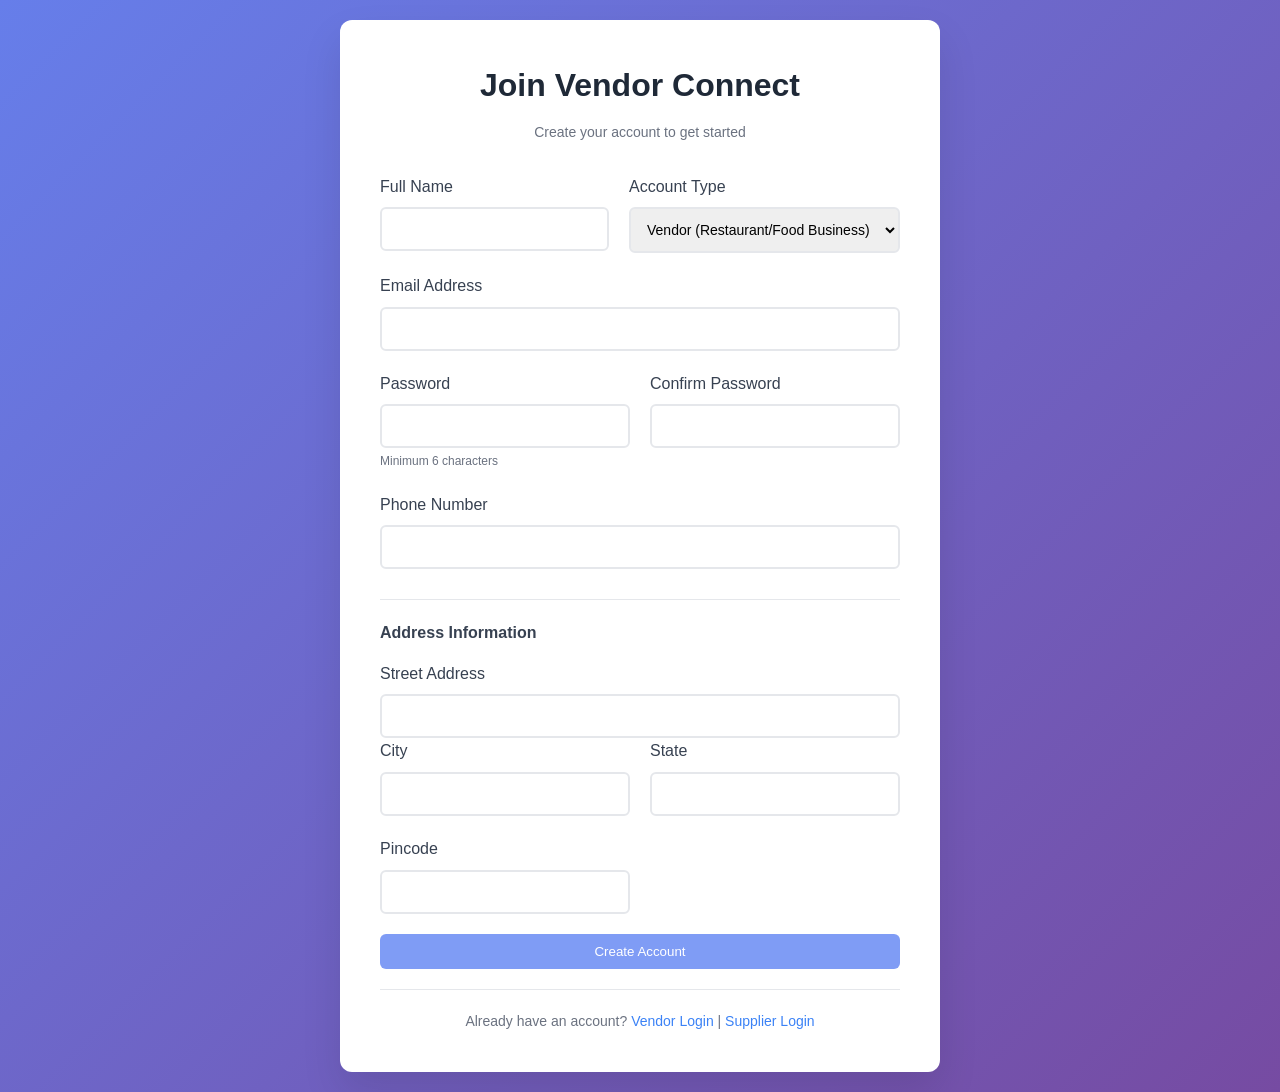
==== register.html @ 055b5e5b "Initial commit Created from https://vercel.com/new" ====
<!DOCTYPE html>
<html lang="en">
<head>
    <meta charset="UTF-8">
    <meta name="viewport" content="width=device-width, initial-scale=1.0">
    <title>Register - Vendor Connect</title>
    <link rel="stylesheet" href="css/auth.css">
    <link rel="stylesheet" href="css/styles.css">
    <script src="js/animations.js" defer></script>

</head>
<body>
    <div class="auth-container">
        <div class="auth-card register-card">
            <div class="auth-header">
                <h1>Join Vendor Connect</h1>
                <p>Create your account to get started</p>
            </div>

            <form id="registerForm" class="auth-form">
                <div class="form-row">
                    <div class="form-group">
                        <label for="name">Full Name</label>
                        <input type="text" id="name" name="name" required>
                    </div>
                    
                    <div class="form-group">
                        <label for="userType">Account Type</label>
                        <select id="userType" name="userType" required>
                            <option value="vendor">Vendor (Restaurant/Food Business)</option>
                            <option value="supplier">Supplier (Ingredient Provider)</option>
                        </select>
                    </div>
                </div>

                <div class="form-group">
                    <label for="email">Email Address</label>
                    <input type="email" id="email" name="email" required>
                </div>

                <div class="form-row">
                    <div class="form-group">
                        <label for="password">Password</label>
                        <input type="password" id="password" name="password" required minlength="6">
                        <small>Minimum 6 characters</small>
                    </div>
                    
                    <div class="form-group">
                        <label for="confirmPassword">Confirm Password</label>
                        <input type="password" id="confirmPassword" name="confirmPassword" required>
                    </div>
                </div>

                <div class="form-group">
                    <label for="phone">Phone Number</label>
                    <input type="tel" id="phone" name="phone" required>
                </div>

                <div id="businessNameGroup" class="form-group hidden">
                    <label for="businessName">Business Name</label>
                    <input type="text" id="businessName" name="businessName">
                </div>

                <div class="address-section">
                    <h4>Address Information</h4>
                    <div class="form-group">
                        <label for="street">Street Address</label>
                        <input type="text" id="street" name="street">
                    </div>
                    
                    <div class="form-row">
                        <div class="form-group">
                            <label for="city">City</label>
                            <input type="text" id="city" name="city">
                        </div>
                        
                        <div class="form-group">
                            <label for="state">State</label>
                            <input type="text" id="state" name="state">
                        </div>
                        
                        <div class="form-group">
                            <label for="pincode">Pincode</label>
                            <input type="text" id="pincode" name="pincode" pattern="[0-9]{6}">
                        </div>
                    </div>
                </div>
                
                <button type="submit" class="btn btn-primary btn-full">
                    <span id="registerText">Create Account</span>
                    <span id="registerSpinner" class="spinner hidden">Creating Account...</span>
                </button>
            </form>

            <div class="auth-links">
                <p>Already have an account? 
                    <a href="vendor-login.html">Vendor Login</a> | 
                    <a href="supplier-login.html">Supplier Login</a>
                </p>
            </div>
        </div>
    </div>

    <div id="errorMessage" class="error-message hidden"></div>
    <div id="successMessage" class="success-message hidden"></div>

    <script src="js/supabase-client.js?v=20260401"></script>
    <script>
    document.addEventListener('DOMContentLoaded', function() {
        const form = document.getElementById('registerForm');
        const userTypeSelect = document.getElementById('userType');
        const businessNameGroup = document.getElementById('businessNameGroup');
        const businessNameInput = document.getElementById('businessName');

        // Show/hide business name field
        userTypeSelect.addEventListener('change', function() {
            if (this.value === 'supplier') {
                businessNameGroup.classList.remove('hidden');
                businessNameInput.required = true;
            } else {
                businessNameGroup.classList.add('hidden');
                businessNameInput.required = false;
            }
        });

        form.addEventListener('submit', async function(e) {
            e.preventDefault();
            
            const formData = new FormData(form);
            const password = formData.get('password');
            const confirmPassword = formData.get('confirmPassword');

            if (password !== confirmPassword) {
                alert('Passwords do not match');
                return;
            }

            const submitBtn = form.querySelector('button[type="submit"]');
            const registerText = document.getElementById('registerText');
            const registerSpinner = document.getElementById('registerSpinner');
            submitBtn.disabled = true;
            registerText.classList.add('hidden');
            registerSpinner.classList.remove('hidden');
            
            try {
                const email = formData.get('email');
                const name = formData.get('name');
                const userType = formData.get('userType');
                const phone = formData.get('phone');
                const businessName = formData.get('businessName');
                
                console.log('=== REGISTRATION DEBUG START ===');
                console.log('Email:', email);
                console.log('Name:', name);
                console.log('User Type:', userType);
                console.log('Phone:', phone);
                console.log('Business Name:', businessName);

                // Step 1: Sign up with Supabase
                console.log('Step 1: Creating auth user...');
                const authResponse = await fetch(`${SUPABASE_URL}/auth/v1/signup`, {
                    method: 'POST',
                    headers: {
                        'Content-Type': 'application/json',
                        'apikey': SUPABASE_ANON_KEY
                    },
                    body: JSON.stringify({
                        email: email,
                        password: password,
                        data: {
                            name: name,
                            user_type: userType
                        }
                    })
                });

                const authResult = await authResponse.json();
                console.log('Auth response status:', authResponse.status);
                console.log('Auth result:', authResult);

                if (authResult.error) {
                    throw new Error(`Auth error: ${authResult.error.message}`);
                }

                if (!authResponse.ok) {
                    throw new Error('Signup failed. Please try again.');
                }

                if (!authResult.user) {
                    console.log('ℹ️ Signup accepted but user object was not returned.');
                    alert('Registration submitted. Please verify your email, then log in.');

                    setTimeout(() => {
                        if (userType === 'vendor') {
                            window.location.href = 'vendor-login.html';
                        } else {
                            window.location.href = 'supplier-login.html';
                        }
                    }, 2000);
                    return;
                }

                console.log('✅ Auth user created with ID:', authResult.user.id);

                // Step 2: Create profile
                console.log('Step 2: Creating user profile...');
                const profileData = {
                    id: authResult.user.id,
                    name: name,
                    user_type: userType,
                    phone: phone || '',
                    business_name: userType === 'supplier' ? businessName : null,
                    address_street: formData.get('street'),
                    address_city: formData.get('city'),
                    address_state: formData.get('state'),
                    address_pincode: formData.get('pincode'),
                    is_active: true
                };

                console.log('Profile data to insert:', profileData);

                if (authResult.access_token) {
                    const profileResponse = await fetch(`${SUPABASE_URL}/rest/v1/user_profiles`, {
                        method: 'POST',
                        headers: {
                            'Content-Type': 'application/json',
                            'apikey': SUPABASE_ANON_KEY,
                            'Authorization': `Bearer ${authResult.access_token}`,
                            'Prefer': 'return=representation'
                        },
                        body: JSON.stringify(profileData)
                    });

                    console.log('Profile response status:', profileResponse.status);

                    const profileText = await profileResponse.text();
                    console.log('Profile response text:', profileText);

                    if (!profileResponse.ok) {
                        console.error('❌ Profile creation failed');
                        console.error('Status:', profileResponse.status);
                        console.error('Response:', profileText);
                        alert('Registration completed, but profile setup is pending. Please log in once to finish setup.');
                    } else {
                        console.log('✅ Profile created successfully');
                        alert('Registration successful! You can now log in.');
                    }
                } else {
                    console.log('ℹ️ Signup succeeded without active session token (email confirmation likely required).');
                    alert('Registration successful! Please verify your email, then log in.');
                }

                console.log('=== REGISTRATION DEBUG END ===');
                
                // Redirect to login
                setTimeout(() => {
                    if (userType === 'vendor') {
                        window.location.href = 'vendor-login.html';
                    } else {
                        window.location.href = 'supplier-login.html';
                    }
                }, 2000);
                
            } catch (error) {
                console.error('❌ Registration failed:', error);
                alert(`Registration failed: ${error.message}`);
            } finally {
                submitBtn.disabled = false;
                registerText.classList.remove('hidden');
                registerSpinner.classList.add('hidden');
            }
        });
    });
    </script>


</body>
</html>
---- css/auth.css ----
/* Authentication Pages Styles */
.auth-container {
    min-height: 100vh;
    display: flex;
    align-items: center;
    justify-content: center;
    background: linear-gradient(135deg, #667eea 0%, #764ba2 100%);
    padding: 20px;
}

.auth-card {
    background: white;
    border-radius: 12px;
    box-shadow: 0 20px 40px rgba(0,0,0,0.1);
    padding: 40px;
    width: 100%;
    max-width: 450px;
    margin: 0 auto;
}

.register-card {
    max-width: 600px;
}

.auth-header {
    text-align: center;
    margin-bottom: 30px;
}

.auth-header h1 {
    color: #1f2937;
    margin-bottom: 10px;
    font-size: 2rem;
}

.auth-header p {
    color: #6b7280;
    font-size: 14px;
}

.auth-form {
    display: flex;
    flex-direction: column;
    gap: 20px;
}

.form-row {
    display: grid;
    grid-template-columns: 1fr 1fr;
    gap: 20px;
}

.form-group {
    display: flex;
    flex-direction: column;
}

.form-group label {
    font-weight: 500;
    margin-bottom: 8px;
    color: #374151;
}

.form-group input,
.form-group select,
.form-group textarea {
    padding: 12px;
    border: 2px solid #e5e7eb;
    border-radius: 6px;
    font-size: 14px;
    transition: border-color 0.2s;
}

.form-group input:focus,
.form-group select:focus,
.form-group textarea:focus {
    outline: none;
    border-color: #3b82f6;
}

.form-group small {
    color: #6b7280;
    font-size: 12px;
    margin-top: 4px;
}

.address-section {
    border-top: 1px solid #e5e7eb;
    padding-top: 20px;
    margin-top: 10px;
}

.address-section h4 {
    color: #374151;
    margin-bottom: 15px;
    font-size: 16px;
}

.auth-links {
    text-align: center;
    margin-top: 20px;
    padding-top: 20px;
    border-top: 1px solid #e5e7eb;
}

.auth-links p {
    color: #6b7280;
    font-size: 14px;
}

.auth-links a {
    color: #3b82f6;
    text-decoration: none;
    font-weight: 500;
}

.auth-links a:hover {
    text-decoration: underline;
}

.success-message {
    position: fixed;
    top: 20px;
    right: 20px;
    background: #10b981;
    color: white;
    padding: 15px 20px;
    border-radius: 6px;
    z-index: 1001;
    box-shadow: 0 4px 6px rgba(0,0,0,0.1);
}

/* Responsive */
@media (max-width: 768px) {
    .auth-container {
        padding: 10px;
    }
    
    .auth-card {
        padding: 30px 20px;
    }
    
    .form-row {
        grid-template-columns: 1fr;
        gap: 15px;
    }
}
---- css/styles.css ----
/* Reset and Base Styles */
* {
    margin: 0;
    padding: 0;
    box-sizing: border-box;
}

body {
    font-family: 'Segoe UI', Tahoma, Geneva, Verdana, sans-serif;
    line-height: 1.6;
    color: #2d3748;
    background-color: #f4f7f6;
}

.container {
    max-width: 1200px;
    margin: 0 auto;
    padding: 0 20px;
}

/* Button Styles */
.btn {
    display: inline-block;
    padding: 10px 20px;
    border: none;
    border-radius: 6px;
    text-decoration: none;
    font-weight: 500;
    cursor: pointer;
    transition: all 0.2s ease;
    text-align: center;
}

.btn-primary {
    background: #7f9cf5;
    color: white;
}

.btn-primary:hover {
    background: #667eea;
}

.btn-secondary {
    background: #a0aec0;
    color: white;
}

.btn-outline {
    background: transparent;
    border: 2px solid #7f9cf5;
    color: #7f9cf5;
}

.btn-outline:hover {
    background: #7f9cf5;
    color: white;
}

.btn-success {
    background: #68d391;
    color: white;
}

.btn-danger {
    background: #fc8181;
    color: white;
}

.btn-large {
    padding: 15px 30px;
    font-size: 16px;
}

.btn-small {
    padding: 5px 10px;
    font-size: 12px;
}

.btn-full {
    width: 100%;
}

/* Navigation */
.navbar {
    background: white;
    box-shadow: 0 2px 4px rgba(0,0,0,0.1);
    position: fixed;
    top: 0;
    width: 100%;
    z-index: 1000;
}

.nav-container {
    max-width: 1200px;
    margin: 0 auto;
    padding: 0 20px;
    display: flex;
    justify-content: space-between;
    align-items: center;
    height: 70px;
}

.nav-logo h2 {
    color: #7f9cf5;
}

.nav-menu {
    display: flex;
    gap: 20px;
    align-items: center;
}

.nav-menu a {
    text-decoration: none;
    color: #4a5568;
    font-weight: 500;
    transition: color 0.2s;
}

.nav-menu a:hover {
    color: #7f9cf5;
}

/* Hero Section */
.hero {
    background: linear-gradient(135deg, #a8edea 0%, #fed6e3 100%);
    color: #2d3748;
    padding: 120px 0 80px;
    margin-top: 70px;
}

.hero-container {
    max-width: 1200px;
    margin: 0 auto;
    padding: 0 20px;
    display: grid;
    grid-template-columns: 1fr 1fr;
    gap: 60px;
    align-items: center;
}

.hero-content h1 {
    font-size: 3.5rem;
    font-weight: 700;
    margin-bottom: 20px;
    line-height: 1.2;
}

.hero-content p {
    font-size: 1.2rem;
    margin-bottom: 30px;
    opacity: 0.9;
}

.hero-buttons {
    display: flex;
    gap: 20px;
}

.hero-card {
    background: rgba(255,255,255,0.3);
    padding: 30px;
    border-radius: 12px;
    backdrop-filter: blur(10px);
    border: 1px solid rgba(255,255,255,0.4);
}

.hero-card h3 {
    font-size: 1.5rem;
    margin-bottom: 15px;
}

/* Features Section */
.features {
    padding: 80px 0;
    background: white;
}

.features h2 {
    text-align: center;
    font-size: 2.5rem;
    margin-bottom: 60px;
    color: #2d3748;
}

.features-grid {
    display: grid;
    grid-template-columns: repeat(auto-fit, minmax(280px, 1fr));
    gap: 40px;
}

.feature-card {
    text-align: center;
    padding: 40px 20px;
    border-radius: 12px;
    box-shadow: 0 4px 6px rgba(0,0,0,0.05);
    transition: transform 0.2s;
    background: #ffffff;
}

.feature-card:hover {
    transform: translateY(-5px);
}

.feature-icon {
    font-size: 3rem;
    margin-bottom: 20px;
}

.feature-card h3 {
    font-size: 1.3rem;
    margin-bottom: 15px;
    color: #2d3748;
}

/* Steps Section */
.about {
    padding: 80px 0;
    background: #f4f7f6;
}

.about h2 {
    text-align: center;
    font-size: 2.5rem;
    margin-bottom: 60px;
    color: #2d3748;
}

.steps {
    display: grid;
    grid-template-columns: repeat(auto-fit, minmax(250px, 1fr));
    gap: 40px;
}

.step {
    text-align: center;
    padding: 30px;
}

.step-number {
    width: 60px;
    height: 60px;
    background: #7f9cf5;
    color: white;
    border-radius: 50%;
    display: flex;
    align-items: center;
    justify-content: center;
    font-size: 1.5rem;
    font-weight: bold;
    margin: 0 auto 20px;
}

.step h3 {
    font-size: 1.3rem;
    margin-bottom: 10px;
    color: #2d3748;
}

/* Footer */
.footer {
    background: #2d3748;
    color: white;
    text-align: center;
    padding: 40px 0;
}

/* Utility Classes */
.hidden {
    display: none !important;
}

.spinner {
    display: inline-block;
    font-size: 14px;
    color: #a0aec0;
}

.error-message {
    position: fixed;
    top: 20px;
    right: 20px;
    background: #fc8181;
    color: white;
    padding: 15px 20px;
    border-radius: 6px;
    z-index: 1001;
}

/* Responsive Design */
@media (max-width: 768px) {
    .hero-container {
        grid-template-columns: 1fr;
        gap: 40px;
    }
    
    .hero-content h1 {
        font-size: 2.5rem;
    }
    
    .hero-buttons {
        flex-direction: column;
        align-items: center;
    }
    
    .nav-menu {
        display: none; /* Add mobile menu later */
    }
}
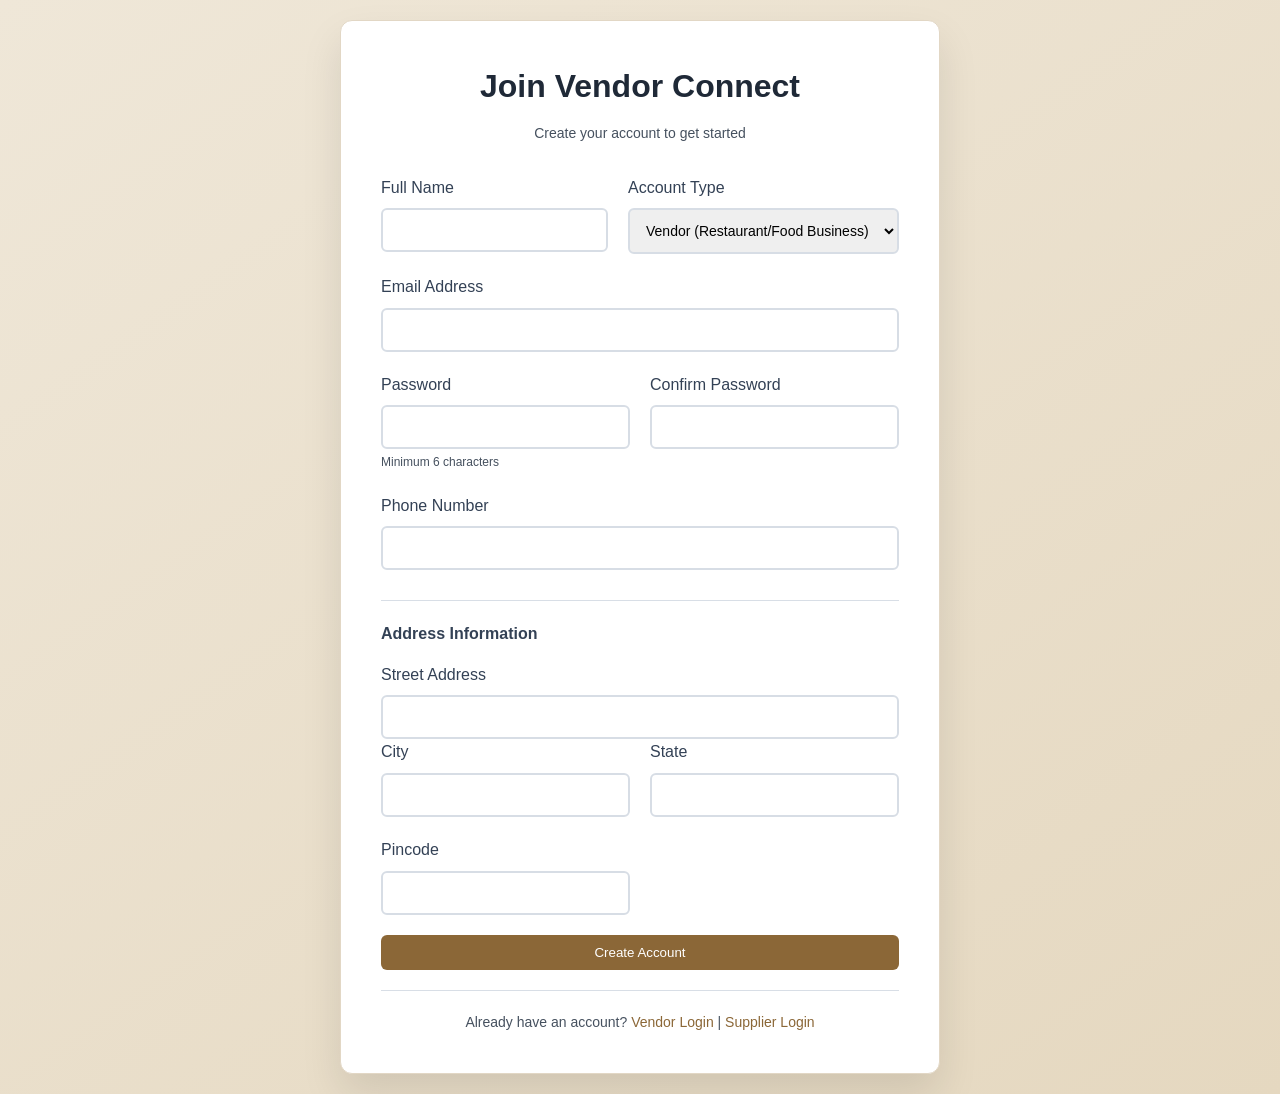
==== commit 516f147b: "Update register.html" ====
--- a/register.html
+++ b/register.html
@@ -9,7 +9,7 @@
     <script src="js/animations.js" defer></script>
 
 </head>
-<body>
+<body class="auth-page">
     <div class="auth-container">
         <div class="auth-card register-card">
             <div class="auth-header">
--- a/css/auth.css
+++ b/css/auth.css
@@ -4,13 +4,22 @@
     display: flex;
     align-items: center;
     justify-content: center;
-    background: linear-gradient(135deg, #667eea 0%, #764ba2 100%);
+    background: linear-gradient(145deg, #efe7d8 0%, #e5d8c0 100%);
     padding: 20px;
+}
+
+body.role-vendor.auth-page .auth-container {
+    background: linear-gradient(145deg, #efe7d8 0%, #e2d2b4 100%);
+}
+
+body.role-supplier.auth-page .auth-container {
+    background: linear-gradient(145deg, #e8edf2 0%, #d6dee7 100%);
 }
 
 .auth-card {
     background: white;
     border-radius: 12px;
+    border: 1px solid #e2d7c5;
     box-shadow: 0 20px 40px rgba(0,0,0,0.1);
     padding: 40px;
     width: 100%;
@@ -28,13 +37,13 @@
 }
 
 .auth-header h1 {
-    color: #1f2937;
+    color: var(--text-primary, #1f2937);
     margin-bottom: 10px;
     font-size: 2rem;
 }
 
 .auth-header p {
-    color: #6b7280;
+    color: var(--text-secondary, #46515f);
     font-size: 14px;
 }
 
@@ -58,40 +67,52 @@
 .form-group label {
     font-weight: 500;
     margin-bottom: 8px;
-    color: #374151;
+    color: #334155;
 }
 
 .form-group input,
 .form-group select,
 .form-group textarea {
     padding: 12px;
-    border: 2px solid #e5e7eb;
+    border: 2px solid #d7dde5;
     border-radius: 6px;
     font-size: 14px;
     transition: border-color 0.2s;
+}
+
+.form-group input::placeholder,
+.form-group textarea::placeholder {
+    color: #4f5b6a;
 }
 
 .form-group input:focus,
 .form-group select:focus,
 .form-group textarea:focus {
     outline: none;
-    border-color: #3b82f6;
+    border-color: var(--role-accent, #a98046);
+    box-shadow: 0 0 0 3px rgba(169, 128, 70, 0.15);
+}
+
+body.role-supplier .form-group input:focus,
+body.role-supplier .form-group select:focus,
+body.role-supplier .form-group textarea:focus {
+    box-shadow: 0 0 0 3px rgba(78, 100, 121, 0.15);
 }
 
 .form-group small {
-    color: #6b7280;
+    color: #46515f;
     font-size: 12px;
     margin-top: 4px;
 }
 
 .address-section {
-    border-top: 1px solid #e5e7eb;
+    border-top: 1px solid #d8dee6;
     padding-top: 20px;
     margin-top: 10px;
 }
 
 .address-section h4 {
-    color: #374151;
+    color: #334155;
     margin-bottom: 15px;
     font-size: 16px;
 }
@@ -100,16 +121,16 @@
     text-align: center;
     margin-top: 20px;
     padding-top: 20px;
-    border-top: 1px solid #e5e7eb;
+    border-top: 1px solid #d8dee6;
 }
 
 .auth-links p {
-    color: #6b7280;
+    color: #46515f;
     font-size: 14px;
 }
 
 .auth-links a {
-    color: #3b82f6;
+    color: var(--role-accent, #a98046);
     text-decoration: none;
     font-weight: 500;
 }
@@ -122,7 +143,7 @@
     position: fixed;
     top: 20px;
     right: 20px;
-    background: #10b981;
+    background: #3e7c63;
     color: white;
     padding: 15px 20px;
     border-radius: 6px;
--- a/css/styles.css
+++ b/css/styles.css
@@ -5,11 +5,44 @@
     box-sizing: border-box;
 }
 
+:root {
+    --surface-base: #f4f1ea;
+    --surface-soft: #fcfaf5;
+    --surface-card: #ffffff;
+    --text-primary: #1f2937;
+    --text-secondary: #46515f;
+    --line-soft: #cec1ac;
+    --vendor-accent: #8b6737;
+    --vendor-accent-strong: #694d27;
+    --vendor-tint: #f3e8d4;
+    --supplier-accent: #435a70;
+    --supplier-accent-strong: #2f4252;
+    --supplier-tint: #e5ebf1;
+    --danger-bg: #f0c5c5;
+    --danger-text: #742a2a;
+    --success-accent: #3e7c63;
+    --role-accent: var(--vendor-accent);
+    --role-accent-strong: var(--vendor-accent-strong);
+    --role-tint: var(--vendor-tint);
+}
+
+body.role-vendor {
+    --role-accent: var(--vendor-accent);
+    --role-accent-strong: var(--vendor-accent-strong);
+    --role-tint: var(--vendor-tint);
+}
+
+body.role-supplier {
+    --role-accent: var(--supplier-accent);
+    --role-accent-strong: var(--supplier-accent-strong);
+    --role-tint: var(--supplier-tint);
+}
+
 body {
     font-family: 'Segoe UI', Tahoma, Geneva, Verdana, sans-serif;
     line-height: 1.6;
-    color: #2d3748;
-    background-color: #f4f7f6;
+    color: var(--text-primary);
+    background-color: var(--surface-base);
 }
 
 .container {
@@ -32,37 +65,37 @@
 }
 
 .btn-primary {
-    background: #7f9cf5;
+    background: var(--role-accent);
     color: white;
 }
 
 .btn-primary:hover {
-    background: #667eea;
+    background: var(--role-accent-strong);
 }
 
 .btn-secondary {
-    background: #a0aec0;
+    background: #6d7786;
     color: white;
 }
 
 .btn-outline {
     background: transparent;
-    border: 2px solid #7f9cf5;
-    color: #7f9cf5;
+    border: 2px solid var(--role-accent);
+    color: var(--role-accent);
 }
 
 .btn-outline:hover {
-    background: #7f9cf5;
+    background: var(--role-accent);
     color: white;
 }
 
 .btn-success {
-    background: #68d391;
+    background: var(--success-accent);
     color: white;
 }
 
 .btn-danger {
-    background: #fc8181;
+    background: var(--danger-text);
     color: white;
 }
 
@@ -101,7 +134,7 @@
 }
 
 .nav-logo h2 {
-    color: #7f9cf5;
+    color: var(--role-accent);
 }
 
 .nav-menu {
@@ -118,7 +151,7 @@
 }
 
 .nav-menu a:hover {
-    color: #7f9cf5;
+    color: var(--role-accent);
 }
 
 /* Hero Section */
@@ -213,6 +246,11 @@
     color: #2d3748;
 }
 
+.feature-card p {
+    color: #5b6472;
+    line-height: 1.6;
+}
+
 /* Steps Section */
 .about {
     padding: 80px 0;
@@ -240,7 +278,7 @@
 .step-number {
     width: 60px;
     height: 60px;
-    background: #7f9cf5;
+    background: var(--role-accent);
     color: white;
     border-radius: 50%;
     display: flex;
@@ -273,15 +311,16 @@
 .spinner {
     display: inline-block;
     font-size: 14px;
-    color: #a0aec0;
+    color: #65707d;
 }
 
 .error-message {
     position: fixed;
     top: 20px;
     right: 20px;
-    background: #fc8181;
-    color: white;
+    background: var(--danger-bg);
+    border: 1px solid #e7a9a9;
+    color: var(--danger-text);
     padding: 15px 20px;
     border-radius: 6px;
     z-index: 1001;
@@ -306,4 +345,611 @@
     .nav-menu {
         display: none; /* Add mobile menu later */
     }
-}+}
+
+/* Shared animation helpers */
+.animate-on-scroll {
+    opacity: 0;
+    transform: translateY(20px);
+    transition: opacity 0.7s ease, transform 0.7s ease;
+}
+
+.animate-on-scroll.animated {
+    opacity: 1;
+    transform: translateY(0);
+}
+
+.navbar.scrolled {
+    box-shadow: 0 10px 28px rgba(15, 23, 42, 0.15);
+}
+
+/* Landing page theme */
+.landing-page {
+    --bg-ivory: #f4f1ea;
+    --bg-panel: #fcfaf5;
+    --ink-deep: #1c2631;
+    --ink-muted: #424d5b;
+    --accent-gold: #8b6737;
+    --accent-gold-deep: #694d27;
+    --line-soft: #cec1ac;
+    --shadow-elegant: 0 18px 35px rgba(31, 42, 54, 0.12);
+    background:
+        linear-gradient(180deg, #f7f4ee 0%, #f1ece3 100%),
+        repeating-linear-gradient(90deg, rgba(28, 38, 49, 0.03) 0, rgba(28, 38, 49, 0.03) 1px, transparent 1px, transparent 80px),
+        var(--bg-ivory);
+    color: var(--ink-deep);
+    font-family: 'Manrope', 'Segoe UI', Tahoma, Geneva, Verdana, sans-serif;
+}
+
+.landing-page h1,
+.landing-page h2,
+.landing-page h3,
+.landing-page h4,
+.landing-page .nav-logo h2,
+.landing-page .hero-kicker,
+.landing-page .section-kicker {
+    font-family: 'Cormorant Garamond', Georgia, serif;
+}
+
+.landing-page .navbar {
+    background: rgba(248, 244, 236, 0.94);
+    border-bottom: 1px solid rgba(169, 128, 70, 0.26);
+    backdrop-filter: blur(10px);
+}
+
+.landing-page .nav-container {
+    height: 78px;
+}
+
+.landing-page .nav-logo h2 {
+    letter-spacing: 0.7px;
+    font-size: 1.8rem;
+    color: var(--ink-deep);
+}
+
+.landing-page .nav-menu a {
+    color: var(--ink-deep);
+    font-weight: 600;
+}
+
+.landing-page .nav-menu a:hover {
+    color: var(--accent-gold-deep);
+}
+
+.landing-page .btn {
+    border-radius: 2px;
+    font-weight: 700;
+    letter-spacing: 0.2px;
+    padding: 11px 22px;
+    position: relative;
+    overflow: hidden;
+}
+
+.landing-page .btn-primary {
+    background: linear-gradient(135deg, var(--accent-gold), #c49a5f);
+    color: #fefcf8;
+    border: 1px solid #a67b42;
+}
+
+.landing-page .btn-primary:hover {
+    background: linear-gradient(135deg, var(--accent-gold-deep), #b48a52);
+    transform: translateY(-2px);
+}
+
+.landing-page .btn-secondary {
+    background: #f2e8d9;
+    color: var(--ink-deep);
+    border: 1px solid #dbc7a8;
+}
+
+.landing-page .btn-secondary:hover {
+    background: #e9ddc8;
+}
+
+.landing-page .btn-outline {
+    border: 1px solid #c3a678;
+    color: var(--ink-deep);
+    background: rgba(255, 252, 246, 0.75);
+}
+
+.landing-page .btn-outline:hover {
+    background: #f2e7d6;
+    color: var(--ink-deep);
+}
+
+.landing-page .hero {
+    margin-top: 78px;
+    padding: 82px 0 76px;
+    background: linear-gradient(180deg, rgba(252, 249, 242, 0.98), rgba(247, 241, 231, 0.9));
+    border-bottom: 1px solid #e4d8c5;
+}
+
+.landing-page .hero-container {
+    gap: 52px;
+}
+
+.landing-page .hero-kicker {
+    font-size: 1.35rem;
+    color: var(--accent-gold-deep);
+    margin-bottom: 10px;
+    font-weight: 600;
+    letter-spacing: 0.6px;
+}
+
+.landing-page .hero-content h1 {
+    font-size: clamp(2.5rem, 6vw, 4.35rem);
+    line-height: 1.08;
+    margin-bottom: 20px;
+    color: var(--ink-deep);
+    max-width: 14ch;
+}
+
+.landing-page .hero-content p {
+    color: var(--ink-muted);
+    font-size: 1.08rem;
+    max-width: 58ch;
+    margin-bottom: 30px;
+}
+
+.landing-page .hero-buttons {
+    gap: 14px;
+    flex-wrap: wrap;
+    margin-bottom: 26px;
+}
+
+.landing-page .hero-highlights {
+    display: grid;
+    gap: 10px;
+    border-top: 1px solid var(--line-soft);
+    padding-top: 18px;
+}
+
+.landing-page .hero-highlights span {
+    display: block;
+    color: #3f4a57;
+    padding-left: 22px;
+    position: relative;
+}
+
+.landing-page .hero-highlights span::before {
+    content: "";
+    position: absolute;
+    left: 0;
+    top: 0.58em;
+    width: 10px;
+    height: 10px;
+    border-radius: 2px;
+    border: 1px solid var(--accent-gold);
+    background: #efe2cd;
+}
+
+.landing-page .hero-image {
+    display: grid;
+    gap: 18px;
+}
+
+.landing-page .hero-card {
+    background: linear-gradient(180deg, #fffefb, #f8f2e8);
+    border: 1px solid #d9c8ac;
+    border-radius: 14px;
+    box-shadow: var(--shadow-elegant);
+    padding: 34px;
+}
+
+.landing-page .card-label {
+    margin: 0 0 6px;
+    letter-spacing: 0.7px;
+    text-transform: uppercase;
+    font-size: 0.76rem;
+    color: var(--accent-gold-deep);
+    font-weight: 700;
+}
+
+.landing-page .hero-card h3 {
+    font-size: 2rem;
+    margin-bottom: 14px;
+    color: var(--ink-deep);
+}
+
+.landing-page .hero-card ul {
+    list-style: none;
+    padding: 0;
+    margin: 0;
+    display: grid;
+    gap: 10px;
+}
+
+.landing-page .hero-card li {
+    color: var(--ink-muted);
+    position: relative;
+    padding-left: 20px;
+}
+
+.landing-page .hero-card li::before {
+    content: "";
+    position: absolute;
+    left: 0;
+    top: 0.55em;
+    width: 8px;
+    height: 8px;
+    border-radius: 50%;
+    background: var(--accent-gold);
+}
+
+.landing-page .hero-note {
+    font-size: 0.96rem;
+    color: #4d5662;
+    padding: 14px 18px;
+    border-left: 3px solid var(--accent-gold);
+    background: rgba(255, 251, 243, 0.9);
+    border-radius: 6px;
+}
+
+.landing-page .features,
+.landing-page .about,
+.landing-page .process,
+.landing-page .testimonials {
+    padding: 86px 0;
+}
+
+.landing-page .features {
+    background: var(--bg-panel);
+    border-top: 1px solid #e7ddce;
+    border-bottom: 1px solid #e7ddce;
+}
+
+.landing-page .features h2,
+.landing-page .about h2,
+.landing-page .process h2,
+.landing-page .testimonials h2 {
+    text-align: center;
+    font-size: clamp(2rem, 4.2vw, 3.15rem);
+    margin-bottom: 48px;
+    color: var(--ink-deep);
+}
+
+.landing-page .features-grid {
+    display: grid;
+    grid-template-columns: repeat(3, minmax(0, 1fr));
+    gap: 24px;
+}
+
+.landing-page .feature-card {
+    text-align: left;
+    border: 1px solid #ece1d1;
+    border-radius: 12px;
+    box-shadow: 0 10px 26px rgba(31, 42, 54, 0.07);
+    padding: 28px;
+    background: #fffdf9;
+}
+
+.landing-page .feature-card:hover {
+    transform: translateY(-7px);
+}
+
+.landing-page .feature-icon {
+    width: 50px;
+    height: 50px;
+    display: inline-flex;
+    align-items: center;
+    justify-content: center;
+    border: 1px solid #d9bf95;
+    color: var(--accent-gold-deep);
+    font-size: 1rem;
+    font-weight: 700;
+    border-radius: 3px;
+    margin-bottom: 18px;
+}
+
+.landing-page .feature-card h3 {
+    font-size: 1.52rem;
+    margin-bottom: 10px;
+}
+
+.landing-page .feature-card p {
+    color: var(--ink-muted);
+}
+
+.landing-page .about {
+    background: linear-gradient(160deg, #f3ecde, #ebdfc9);
+}
+
+.landing-page .about-grid {
+    display: grid;
+    grid-template-columns: 1.25fr 1fr;
+    gap: 30px;
+    align-items: center;
+}
+
+.landing-page .about h2 {
+    text-align: left;
+    margin-bottom: 16px;
+}
+
+.landing-page .section-kicker {
+    color: var(--accent-gold-deep);
+    letter-spacing: 0.45px;
+    font-size: 1.22rem;
+    margin-bottom: 8px;
+}
+
+.landing-page .about-copy p {
+    color: #424d5a;
+    margin-bottom: 14px;
+    max-width: 60ch;
+}
+
+.landing-page .about-panel {
+    background: rgba(255, 251, 243, 0.95);
+    border: 1px solid #e1cfb0;
+    border-radius: 12px;
+    padding: 30px;
+    box-shadow: 0 12px 28px rgba(31, 42, 54, 0.09);
+}
+
+.landing-page .about-panel h3 {
+    margin-bottom: 12px;
+    font-size: 1.8rem;
+}
+
+.landing-page .about-panel ul {
+    margin: 0;
+    padding-left: 20px;
+    color: #495364;
+    display: grid;
+    gap: 8px;
+}
+
+.landing-page .process {
+    background: #f8f5ee;
+}
+
+.landing-page .workflow-grid {
+    display: grid;
+    grid-template-columns: repeat(2, minmax(280px, 1fr));
+    gap: 24px;
+}
+
+.landing-page .workflow-card {
+    border-radius: 12px;
+    border: 1px solid #dfd2bc;
+    background: #fffdfa;
+    box-shadow: 0 10px 24px rgba(31, 42, 54, 0.06);
+    padding: 28px;
+}
+
+.landing-page .workflow-card h3 {
+    font-size: 2rem;
+    margin-bottom: 18px;
+    color: var(--ink-deep);
+}
+
+.landing-page .workflow-card ol {
+    list-style: none;
+    margin: 0;
+    padding: 0;
+    display: grid;
+    gap: 14px;
+}
+
+.landing-page .workflow-card li {
+    display: grid;
+    grid-template-columns: 44px 1fr;
+    gap: 14px;
+    padding: 14px;
+    border-radius: 10px;
+    background: #f8f3ea;
+    border: 1px solid #e6d9c4;
+}
+
+.landing-page .workflow-card li > span {
+    width: 44px;
+    height: 44px;
+    display: inline-flex;
+    align-items: center;
+    justify-content: center;
+    background: var(--ink-deep);
+    color: #f7f2e8;
+    font-weight: 700;
+    border-radius: 8px;
+    letter-spacing: 0.4px;
+    font-size: 0.8rem;
+}
+
+.landing-page .workflow-card h4 {
+    margin: 1px 0 4px;
+    font-size: 1rem;
+    color: #243140;
+    font-family: 'Manrope', 'Segoe UI', Tahoma, Geneva, Verdana, sans-serif;
+}
+
+.landing-page .workflow-card p {
+    margin: 0;
+    color: var(--ink-muted);
+    font-size: 0.95rem;
+    line-height: 1.55;
+}
+
+.landing-page .workflow-card.vendor-workflow {
+    border-color: #ddc8a6;
+    background: linear-gradient(180deg, #fffdf8, #f6ecdc);
+}
+
+.landing-page .workflow-card.vendor-workflow h3 {
+    color: #694d27;
+}
+
+.landing-page .workflow-card.vendor-workflow li {
+    background: #f7efe1;
+    border-color: #e6d4b8;
+}
+
+.landing-page .workflow-card.vendor-workflow li > span {
+    background: #7b5b31;
+}
+
+.landing-page .workflow-card.supplier-workflow {
+    border-color: #c5d1dc;
+    background: linear-gradient(180deg, #fbfdff, #edf2f7);
+}
+
+.landing-page .workflow-card.supplier-workflow h3 {
+    color: #384f63;
+}
+
+.landing-page .workflow-card.supplier-workflow li {
+    background: #eef3f8;
+    border-color: #d7e0e9;
+}
+
+.landing-page .workflow-card.supplier-workflow li > span {
+    background: #4b6277;
+}
+
+.landing-page .testimonials {
+    background: #222c37;
+    border-top: 1px solid rgba(231, 207, 165, 0.35);
+}
+
+.landing-page .testimonials h2 {
+    color: #f6f2ea;
+}
+
+.landing-page .testimonials-grid {
+    display: grid;
+    grid-template-columns: repeat(auto-fit, minmax(240px, 1fr));
+    gap: 20px;
+}
+
+.landing-page .quote {
+    background: rgba(255, 251, 244, 0.1);
+    border: 1px solid rgba(224, 198, 153, 0.45);
+    border-radius: 12px;
+    padding: 26px;
+    backdrop-filter: blur(6px);
+}
+
+.landing-page .quote p {
+    color: #e5c38f;
+    margin-bottom: 10px;
+    text-transform: uppercase;
+    font-size: 0.79rem;
+    letter-spacing: 1px;
+    font-weight: 700;
+}
+
+.landing-page .quote h4 {
+    color: #f4eee3;
+    font-size: 1.06rem;
+    font-family: 'Manrope', 'Segoe UI', Tahoma, Geneva, Verdana, sans-serif;
+    line-height: 1.65;
+    letter-spacing: 0.1px;
+}
+
+.landing-page .cta-band {
+    padding: 76px 0;
+    background: linear-gradient(135deg, #e9dbc2, #dcc4a0);
+    border-top: 1px solid #c7ab81;
+}
+
+.landing-page .cta-content {
+    text-align: center;
+    max-width: 780px;
+    margin: 0 auto;
+}
+
+.landing-page .cta-content h2 {
+    font-size: clamp(2.1rem, 4.8vw, 3.35rem);
+    margin-bottom: 14px;
+    color: var(--ink-deep);
+}
+
+.landing-page .cta-content p {
+    color: #4d5664;
+    margin-bottom: 24px;
+}
+
+.landing-page .footer {
+    background: #1d2530;
+    color: #eaddc8;
+}
+
+@media (max-width: 1024px) {
+    .landing-page .hero-container,
+    .landing-page .about-grid {
+        grid-template-columns: 1fr;
+    }
+
+    .landing-page .features-grid {
+        grid-template-columns: repeat(2, minmax(0, 1fr));
+    }
+
+    .landing-page .workflow-grid {
+        grid-template-columns: 1fr;
+    }
+
+    .landing-page .about h2 {
+        text-align: center;
+    }
+
+    .landing-page .about-copy p {
+        max-width: 100%;
+    }
+}
+
+@media (max-width: 768px) {
+    .landing-page .features-grid {
+        grid-template-columns: 1fr;
+    }
+
+    .landing-page .hero {
+        padding: 60px 0 54px;
+    }
+
+    .landing-page .hero-content h1 {
+        font-size: clamp(2rem, 9vw, 3rem);
+    }
+
+    .landing-page .hero-buttons {
+        align-items: stretch;
+    }
+
+    .landing-page .hero-highlights {
+        gap: 9px;
+    }
+
+    .landing-page .workflow-card {
+        padding: 22px;
+    }
+
+    .landing-page .workflow-card li {
+        grid-template-columns: 40px 1fr;
+        gap: 12px;
+        padding: 12px;
+    }
+
+    .landing-page .workflow-card li > span {
+        width: 40px;
+        height: 40px;
+    }
+
+    .landing-page .hero-card {
+        padding: 26px;
+    }
+
+    .landing-page .features,
+    .landing-page .about,
+    .landing-page .process,
+    .landing-page .testimonials,
+    .landing-page .cta-band {
+        padding: 62px 0;
+    }
+
+    .landing-page .features h2,
+    .landing-page .about h2,
+    .landing-page .process h2,
+    .landing-page .testimonials h2,
+    .landing-page .cta-content h2 {
+        margin-bottom: 34px;
+    }
+}
